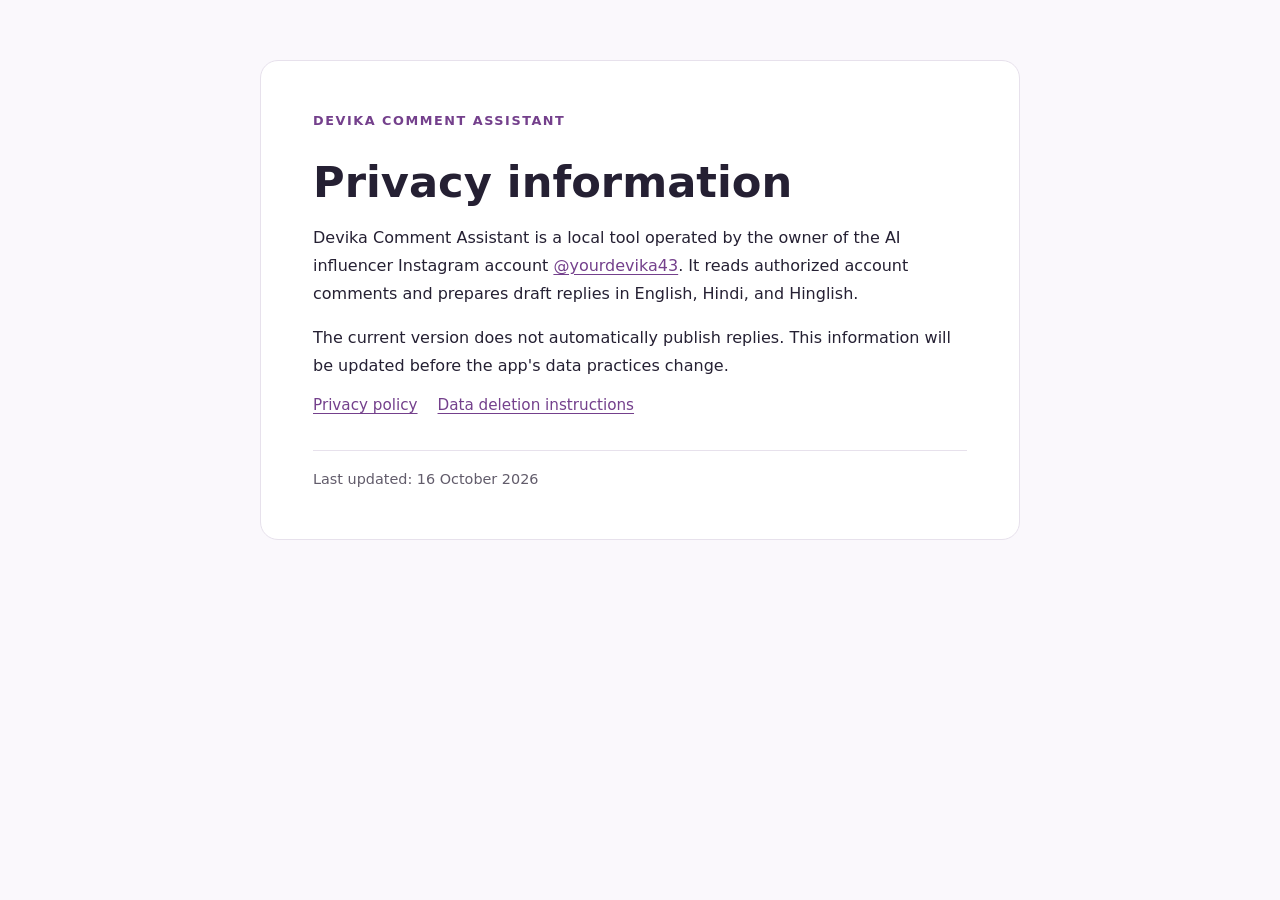
==== index.html @ fd01f35d "Add privacy policy and data deletion pages" ====
<!doctype html>
<html lang="en"><head><meta charset="utf-8"><meta name="viewport" content="width=device-width,initial-scale=1"><title>Devika Comment Assistant · Privacy information</title><meta name="description" content="Privacy and data deletion information for Devika Comment Assistant, operated for @yourdevika43."><link rel="stylesheet" href="style.css"></head>
<body><main><div class="brand">Devika Comment Assistant</div><h1>Privacy information</h1><p>Devika Comment Assistant is a local tool operated by the owner of the AI influencer Instagram account <a href="https://www.instagram.com/yourdevika43/">@yourdevika43</a>. It reads authorized account comments and prepares draft replies in English, Hindi, and Hinglish.</p><p>The current version does not automatically publish replies. This information will be updated before the app's data practices change.</p><nav aria-label="Policies"><a href="privacy.html">Privacy policy</a><a href="deletion.html">Data deletion instructions</a></nav><footer>Last updated: 16 October 2026</footer></main></body></html>
---- style.css ----
:root{color-scheme:light;font-family:system-ui,-apple-system,BlinkMacSystemFont,"Segoe UI",sans-serif;color:#252033;background:#faf8fc}*{box-sizing:border-box}body{margin:0;padding:28px 20px}main{max-width:760px;margin:32px auto;background:white;padding:clamp(24px,5vw,52px);border:1px solid #e7e1ec;border-radius:18px}nav{display:flex;flex-wrap:wrap;gap:20px;font-size:.95rem}a{color:#74408c;text-underline-offset:3px}a:focus-visible{outline:3px solid #74408c;outline-offset:4px}h1{font-size:clamp(2rem,6vw,2.7rem);line-height:1.15;margin:30px 0 14px}h2{font-size:1.2rem;margin-top:30px}p,li{line-height:1.75}li{margin-bottom:10px}.brand{font-size:.8rem;font-weight:700;letter-spacing:.12em;text-transform:uppercase;color:#74408c}.date,footer{color:#625c6b;font-size:.9rem}footer{margin-top:36px;border-top:1px solid #e7e1ec;padding-top:20px}code{overflow-wrap:anywhere}
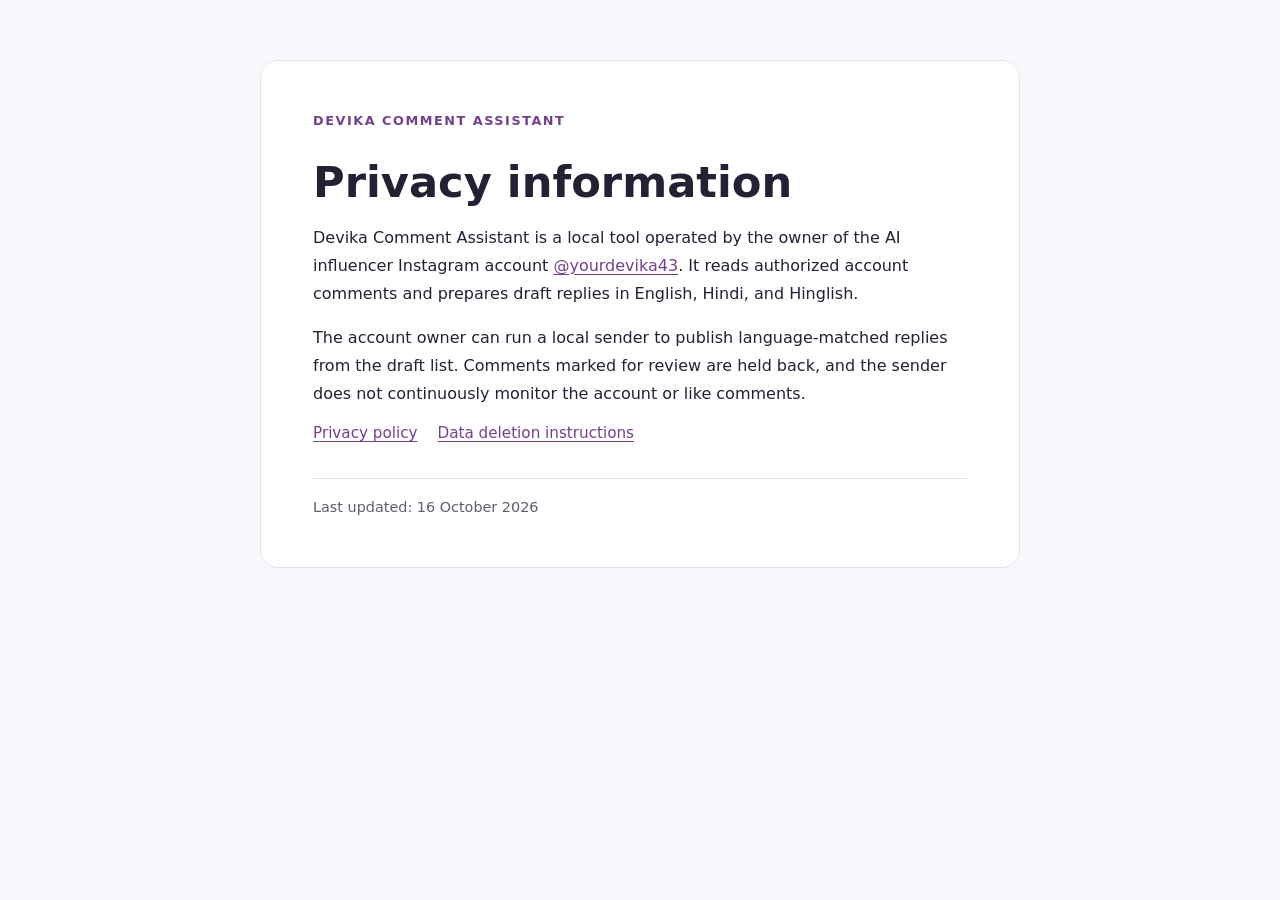
==== commit 98a9a072: "Update policy homepage for reply sender Clarify that the local sender can publish selected replies a" ====
--- a/index.html
+++ b/index.html
@@ -1,3 +1,3 @@
 <!doctype html>
 <html lang="en"><head><meta charset="utf-8"><meta name="viewport" content="width=device-width,initial-scale=1"><title>Devika Comment Assistant · Privacy information</title><meta name="description" content="Privacy and data deletion information for Devika Comment Assistant, operated for @yourdevika43."><link rel="stylesheet" href="style.css"></head>
-<body><main><div class="brand">Devika Comment Assistant</div><h1>Privacy information</h1><p>Devika Comment Assistant is a local tool operated by the owner of the AI influencer Instagram account <a href="https://www.instagram.com/yourdevika43/">@yourdevika43</a>. It reads authorized account comments and prepares draft replies in English, Hindi, and Hinglish.</p><p>The current version does not automatically publish replies. This information will be updated before the app's data practices change.</p><nav aria-label="Policies"><a href="privacy.html">Privacy policy</a><a href="deletion.html">Data deletion instructions</a></nav><footer>Last updated: 16 October 2026</footer></main></body></html>
+<body><main><div class="brand">Devika Comment Assistant</div><h1>Privacy information</h1><p>Devika Comment Assistant is a local tool operated by the owner of the AI influencer Instagram account <a href="https://www.instagram.com/yourdevika43/">@yourdevika43</a>. It reads authorized account comments and prepares draft replies in English, Hindi, and Hinglish.</p><p>The account owner can run a local sender to publish language-matched replies from the draft list. Comments marked for review are held back, and the sender does not continuously monitor the account or like comments.</p><nav aria-label="Policies"><a href="privacy.html">Privacy policy</a><a href="deletion.html">Data deletion instructions</a></nav><footer>Last updated: 16 October 2026</footer></main></body></html>
